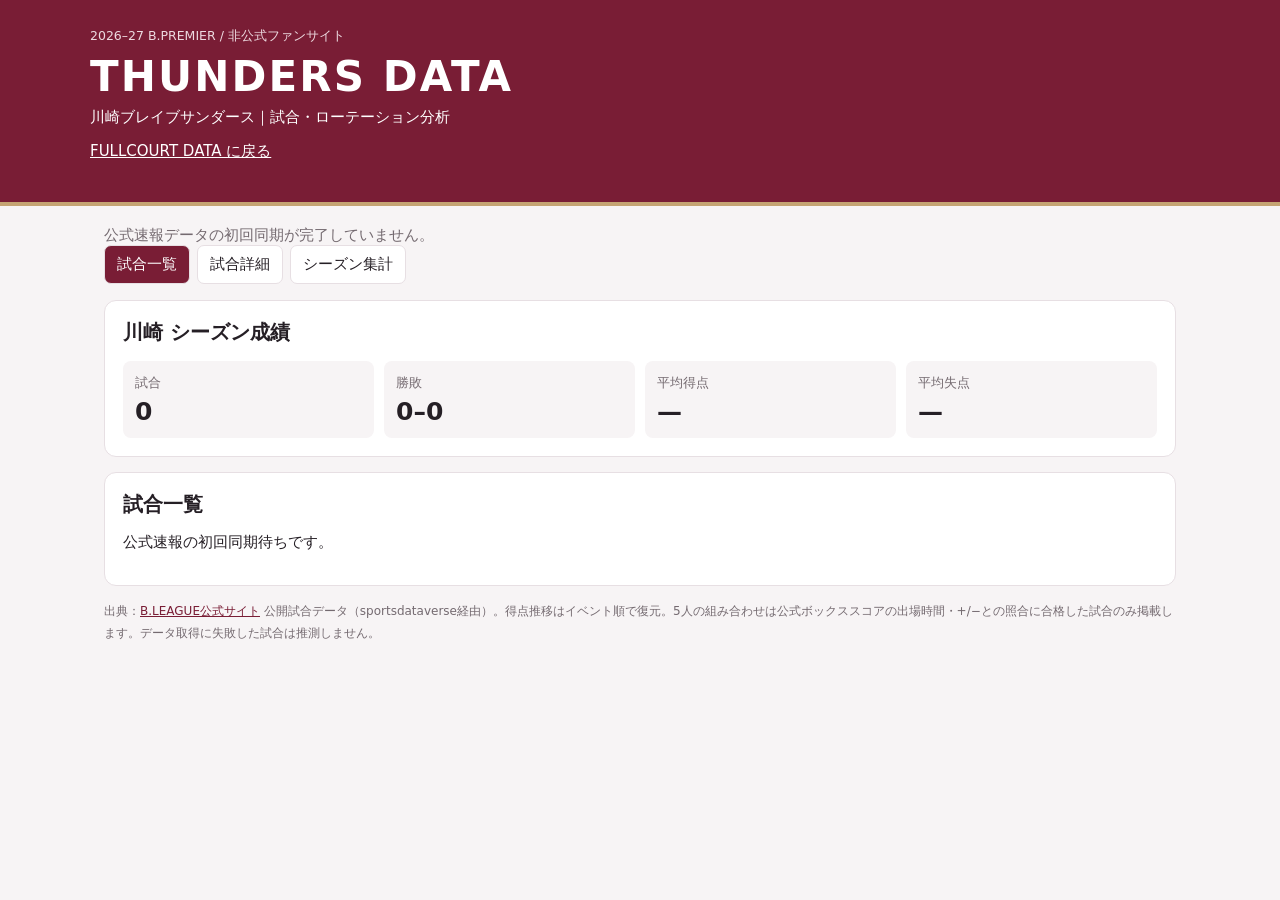
==== site/kawasaki/index.html @ 79f9a4b2 "Add Kawasaki game rotation and lineup dashboard" ====
<!doctype html>
<html lang="ja"><head><meta charset="utf-8"><meta name="viewport" content="width=device-width,initial-scale=1"><title>THUNDERS DATA | 川崎ブレイブサンダース</title><style>
:root{--wine:#791d35;--gold:#c5a473;--ink:#251f25;--muted:#746a70;--line:#e7dfe3;--bg:#f7f4f5}*{box-sizing:border-box}body{margin:0;font:15px system-ui,sans-serif;color:var(--ink);background:var(--bg)}header{background:var(--wine);color:white;padding:26px max(18px,calc((100% - 1100px)/2));border-bottom:4px solid var(--gold)}header h1{font-size:clamp(25px,5vw,42px);margin:7px 0;letter-spacing:.05em}header a{color:white}small,.muted{color:var(--muted)}header small{color:#eddae0}main{max-width:1100px;margin:auto;padding:20px 14px 40px}h2{font-size:20px;margin:0 0 15px}h3{font-size:16px;margin:18px 0 8px}section{background:white;border:1px solid var(--line);border-radius:12px;padding:18px;margin-bottom:15px}button,select{font:inherit;padding:9px 12px;border:1px solid var(--line);background:white;border-radius:7px;color:inherit}button{cursor:pointer}button.active{background:var(--wine);color:white}nav{display:flex;gap:7px;flex-wrap:wrap;margin-bottom:16px}.stats{display:grid;grid-template-columns:repeat(auto-fit,minmax(110px,1fr));gap:10px}.metric{background:var(--bg);padding:12px;border-radius:8px}.metric b{display:block;font-size:25px;margin-top:5px;font-variant-numeric:tabular-nums}.scroll{overflow:auto}table{border-collapse:collapse;width:100%;white-space:nowrap;font-variant-numeric:tabular-nums}th,td{padding:9px 10px;border-bottom:1px solid var(--line);text-align:right}th{color:var(--muted);font-size:12px}th:first-child,td:first-child{text-align:left}th button{font:inherit;border:0;padding:0;color:inherit}a{color:var(--wine)}.win{color:#14724c}.loss{color:#a23142}.score{font-size:34px;font-weight:750;margin:8px 0}.notice{background:#fff5df;border:1px solid #e6c98c;padding:12px;border-radius:8px;margin:12px 0}.track{height:23px;background:repeating-linear-gradient(to right,#f2edf0 0,#f2edf0 calc(25% - 1px),#ccc calc(25% - 1px),#ccc 25%);position:relative;border-radius:4px;min-width:360px}.track i{position:absolute;height:100%;background:var(--wine);border-radius:2px;opacity:.85}.rot{display:grid;grid-template-columns:130px minmax(360px,1fr) 58px;gap:8px;align-items:center;margin:6px 0;font-size:12px;white-space:nowrap}svg{display:block;width:100%;height:auto}footer{font-size:12px;color:var(--muted);line-height:1.8}.legend{display:flex;gap:20px;font-size:12px}.swatch{display:inline-block;width:12px;height:4px;vertical-align:middle;margin-right:5px}details{margin-top:12px}summary{cursor:pointer}#match{width:100%;max-width:460px}.num{font-variant-numeric:tabular-nums}.subhead{display:flex;justify-content:space-between;align-items:center;flex-wrap:wrap;gap:10px} [hidden]{display:none!important}
</style></head><body><header><small>2026–27 B.PREMIER / 非公式ファンサイト</small><h1>THUNDERS DATA</h1><div>川崎ブレイブサンダース｜試合・ローテーション分析</div><p><a href="../">FULLCOURT DATA に戻る</a></p></header><main>
<div id="status" class="muted" role="status">公式データの同期状況を確認中…</div><nav><button data-tab="games" class="active">試合一覧</button><button data-tab="detail">試合詳細</button><button data-tab="season">シーズン集計</button></nav>
<div id="games"></div><div id="detail" hidden><section><label for="match">試合を選択</label><br><select id="match"></select><div id="matchbody"></div></section></div><div id="season" hidden></div><footer>出典：<a href="https://www.bleague.jp/">B.LEAGUE公式サイト</a> 公開試合データ（sportsdataverse経由）。得点推移はイベント順で復元。5人の組み合わせは公式ボックススコアの出場時間・+/−との照合に合格した試合のみ掲載します。データ取得に失敗した試合は推測しません。</footer></main>
<script>
const $=id=>document.getElementById(id),esc=x=>String(x??'').replace(/[&<>"']/g,c=>({'&':'&amp;','<':'&lt;','>':'&gt;','"':'&quot;',"'":'&#39;'}[c])),fmt=s=>Math.floor(s/60)+':'+String(s%60).padStart(2,'0'),pm=n=>n>0?'+'+n:String(n),metric=(label,v)=>'<div class="metric"><small>'+label+'</small><b>'+v+'</b></div>',table=(heads,rows)=>'<div class="scroll"><table><thead><tr>'+heads.map(h=>'<th>'+h+'</th>').join('')+'</tr></thead><tbody>'+rows.map(r=>'<tr>'+r.map(v=>'<td>'+v+'</td>').join('')+'</tr>').join('')+'</tbody></table></div>';
let games=[],selected='',mode='score';
function tab(id){document.querySelectorAll('[data-tab]').forEach(b=>b.classList.toggle('active',b.dataset.tab===id));for(const x of ['games','detail','season'])$(x).hidden=x!==id;}
document.querySelectorAll('[data-tab]').forEach(b=>b.onclick=()=>tab(b.dataset.tab));
function summary(gs){let w=gs.filter(g=>g.score[0]>g.score[1]).length,n=gs.length;return '<div class="stats">'+metric('試合',n)+metric('勝敗',w+'–'+(n-w))+metric('平均得点',n?(gs.reduce((a,g)=>a+g.score[0],0)/n).toFixed(1):'—')+metric('平均失点',n?(gs.reduce((a,g)=>a+g.score[1],0)/n).toFixed(1):'—')+'</div>'}
function rows(gs){return table(['日付・対戦相手','H/A','結果','速報分析'],gs.map(g=>['<button data-game="'+esc(g.id)+'">'+esc(g.date)+'　'+esc(g.opponent)+'</button>',g.home?'HOME':'AWAY','<b class="'+(g.score[0]>g.score[1]?'win':'loss')+'">'+g.score.join(' – ')+'</b>',g.lineupVerified?'照合済':'要確認']))}
function drawGames(){ $('games').innerHTML='<section><h2>川崎 シーズン成績</h2>'+summary(games)+'</section><section><h2>試合一覧</h2>'+(!games.length?'<p>公式速報の初回同期待ちです。</p>':rows(games))+'</section>';document.querySelectorAll('[data-game]').forEach(b=>b.onclick=()=>{selected=b.dataset.game;$('match').value=selected;detail();tab('detail')})}
function chart(g){let isDiff=mode==='diff',values=g.points.flatMap(p=>isDiff?[p.for-p.against]:[p.for,p.against]),min=isDiff?Math.min(-5,...values):0,max=Math.max(isDiff?5:10,...values),x=t=>46+690*t/g.duration,y=v=>18+220*(max-v)/(max-min);let path=fn=>g.points.map((p,i)=>{if(!i)return 'M'+x(p.t)+' '+y(fn(p));return 'H'+x(p.t)+' V'+y(fn(p))}).join(' ');let lines='';for(let i=0;i<=4;i++){let v=min+(max-min)*i/4;lines+='<line x1="46" x2="736" y1="'+y(v)+'" y2="'+y(v)+'" stroke="#e7dfe3"/><text x="38" y="'+(y(v)+4)+'" text-anchor="end" font-size="11">'+Math.round(v)+'</text>'}for(let t=0;t<=g.duration;t+=300){lines+='<line x1="'+x(t)+'" x2="'+x(t)+'" y1="18" y2="238" stroke="#eee"/><text x="'+x(t)+'" y="255" text-anchor="middle" font-size="10">'+t/60+'</text>'}return '<svg viewBox="0 0 760 266" role="img" aria-label="得点推移">'+lines+'<path d="'+path(p=>isDiff?p.for-p.against:p.for)+'" fill="none" stroke="#791d35" stroke-width="2.8"/>'+(isDiff?'':'<path d="'+path(p=>p.against)+'" fill="none" stroke="#697682" stroke-width="2.5"/>')+'</svg><div class="legend"><span><i class="swatch" style="background:#791d35"></i>'+(isDiff?'川崎の点差':'川崎')+'</span>'+(isDiff?'':'<span><i class="swatch" style="background:#697682"></i>相手</span>')+'</div>'}
function lineupTable(ls,names){return table(['5人の組み合わせ','出場時間','得点','失点','+/−'],ls.slice().sort((a,b)=>b.seconds-a.seconds).map(l=>[l.players.map(p=>esc(names[p]||p)).join(' / '),fmt(l.seconds),l.for,l.against,pm(l.for-l.against)]))}
function detail(){let g=games.find(g=>g.id===selected);if(!g){$('matchbody').innerHTML='<p>同期済み試合はありません。</p>';return}let names=Object.fromEntries(g.players.map(p=>[p.id,'#'+p.no+' '+p.name]));let diff=g.points.map(p=>p.for-p.against),html='<h3>'+esc(g.date)+'　vs '+esc(g.opponent)+'　'+(g.home?'HOME':'AWAY')+'</h3><div class="score">'+g.score.join(' – ')+'</div><a href="'+esc(g.source)+'" target="_blank" rel="noopener">公式テキスト速報 ↗</a><h3>得点推移</h3><nav><button id="scoreMode" class="'+(mode==='score'?'active':'')+'">得点</button><button id="diffMode" class="'+(mode==='diff'?'active':'')+'">点差</button></nav>'+chart(g)+'<div class="stats">'+metric('最大リード',Math.max(0,...diff))+metric('最大ビハインド',Math.min(0,...diff))+'</div>';
html+='<h3>ローテーション</h3>';if(g.lineupVerified){html+='<div class="scroll"><div class="rot"><span>選手</span><span>試合開始 → 終了</span><span>時間</span></div>'+g.players.filter(p=>p.boxSeconds>0).sort((a,b)=>b.boxSeconds-a.boxSeconds).map(p=>'<div class="rot"><span>'+esc(names[p.id])+'</span><div class="track">'+g.segments.filter(s=>s.players.includes(p.id)&&s.end>s.start).map(s=>'<i style="left:'+100*s.start/g.duration+'%;width:'+100*(s.end-s.start)/g.duration+'%" title="'+fmt(s.start)+'–'+fmt(s.end)+'"></i>').join('')+'</div><span>'+fmt(p.boxSeconds)+'</span></div>').join('')+'</div><h3>5人のラインアップ</h3>'+lineupTable(g.lineups,names)}else{html+='<div class="notice">交代情報を公式ボックススコアと照合できなかったため、ローテーションとラインアップは非表示です。<details><summary>照合結果</summary>'+g.warnings.map(esc).join('<br>')+'</details></div>'}
html+='<h3>公式ボックススコア（出場時間・+/−）</h3>'+table(['選手','出場時間','+/−'],g.players.filter(p=>p.boxSeconds>0).map(p=>[esc(names[p.id]),fmt(p.boxSeconds),p.boxPlusMinus==null?'—':pm(p.boxPlusMinus)]))+'<details><summary>選手交代ログ（公式イベント）</summary>'+table(['Q','残り時間','選手','交代'],g.changes.map(c=>[c.period,esc(c.clock),esc(names[c.player]||c.player),c.action===86?'IN':c.action===87?'OUT':'→ '+esc(names[c.player2]||c.player2)]))+'</details>';$('matchbody').innerHTML=html;$('scoreMode').onclick=()=>{mode='score';detail()};$('diffMode').onclick=()=>{mode='diff';detail()}}
function season(){let names={},map=new Map(),valid=games.filter(g=>g.lineupVerified);for(const g of valid){for(const p of g.players)names[p.id]='#'+p.no+' '+p.name;for(const l of g.lineups){let k=l.players.join(','),v=map.get(k)||{players:l.players,seconds:0,for:0,against:0};for(const f of ['seconds','for','against'])v[f]+=l[f];map.set(k,v)}}$('season').innerHTML='<section><h2>全試合</h2>'+summary(games)+'<h3>ホーム</h3>'+summary(games.filter(g=>g.home))+'<h3>アウェー</h3>'+summary(games.filter(g=>!g.home))+'</section><section><h2>シーズン ラインアップ集計</h2><p class="muted">公式記録との照合済み：'+valid.length+' / '+games.length+'試合</p>'+(valid.length?lineupTable([...map.values()],names):'<p>照合済みの試合がありません。</p>')+'</section>'}
$('match').onchange=()=>{selected=$('match').value;detail()};
fetch('data.json',{cache:'no-store'}).then(r=>{if(!r.ok)throw Error('未同期');return r.json()}).then(d=>{games=d.games||[];$('status').textContent='同期済み '+games.length+'試合 / 更新 '+(d.updated?new Date(d.updated).toLocaleString('ja-JP',{timeZone:'Asia/Tokyo'}):'未実行')+(d.errors?.length?' / 取得エラー '+d.errors.length+'件':'');if(d.errors?.length){let details=document.createElement('details'),s=document.createElement('summary');s.textContent='取得エラー詳細';details.append(s);let p=document.createElement('p');p.textContent=d.errors.join(' | ');details.append(p);$('status').after(details)}$('match').innerHTML=games.map(g=>'<option value="'+esc(g.id)+'">'+esc(g.date)+' vs '+esc(g.opponent)+' '+g.score.join('–')+'</option>').join('');selected=games[0]?.id||'';drawGames();detail();season()}).catch(()=>{$('status').textContent='公式速報データの初回同期が完了していません。';drawGames();detail();season()});
</script></body></html>
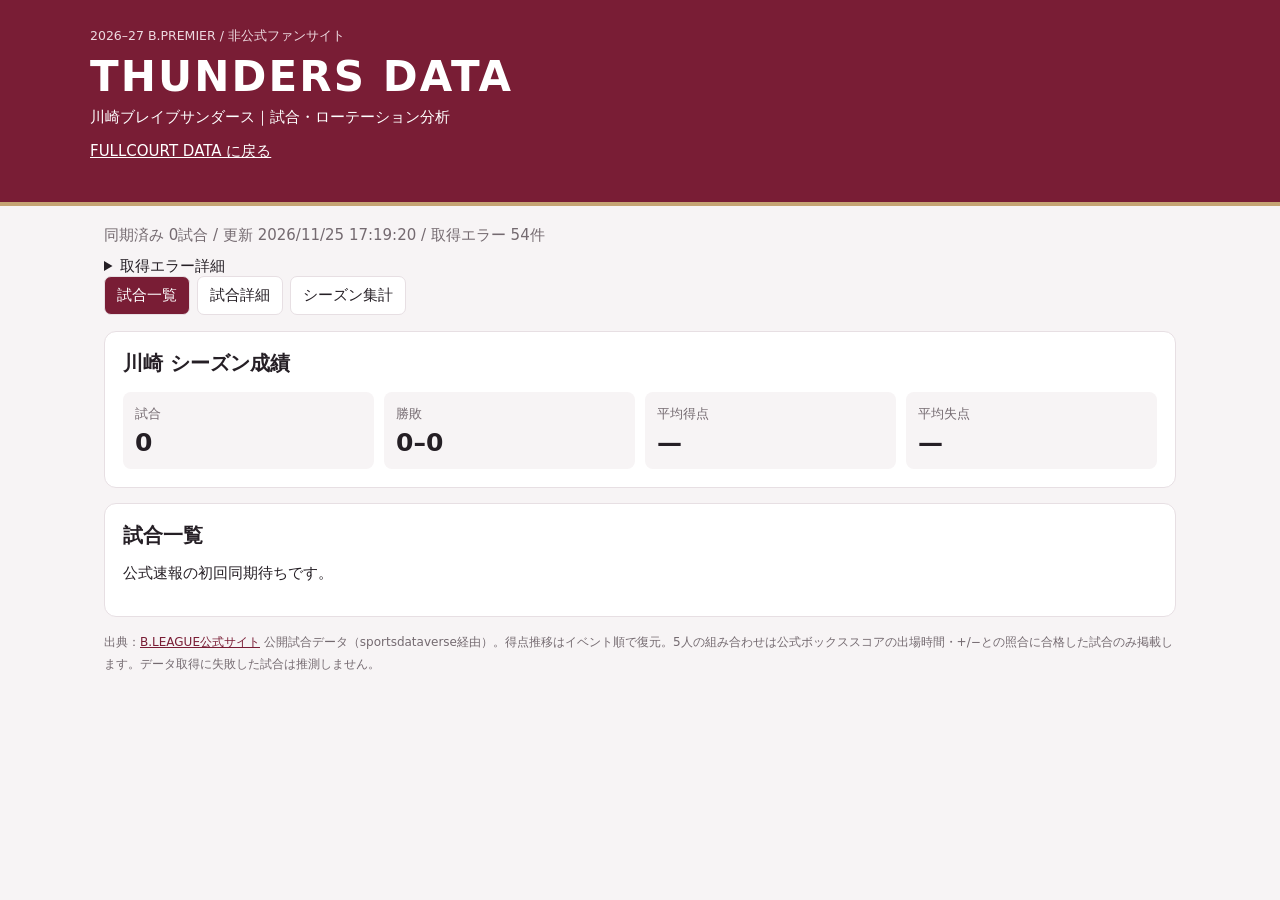
==== commit 0ae9b7a8: "Flag game-clock corrections in score charts" ====
--- a/site/kawasaki/index.html
+++ b/site/kawasaki/index.html
@@ -15,7 +15,7 @@
 function chart(g){let isDiff=mode==='diff',values=g.points.flatMap(p=>isDiff?[p.for-p.against]:[p.for,p.against]),min=isDiff?Math.min(-5,...values):0,max=Math.max(isDiff?5:10,...values),x=t=>46+690*t/g.duration,y=v=>18+220*(max-v)/(max-min);let path=fn=>g.points.map((p,i)=>{if(!i)return 'M'+x(p.t)+' '+y(fn(p));return 'H'+x(p.t)+' V'+y(fn(p))}).join(' ');let lines='';for(let i=0;i<=4;i++){let v=min+(max-min)*i/4;lines+='<line x1="46" x2="736" y1="'+y(v)+'" y2="'+y(v)+'" stroke="#e7dfe3"/><text x="38" y="'+(y(v)+4)+'" text-anchor="end" font-size="11">'+Math.round(v)+'</text>'}for(let t=0;t<=g.duration;t+=300){lines+='<line x1="'+x(t)+'" x2="'+x(t)+'" y1="18" y2="238" stroke="#eee"/><text x="'+x(t)+'" y="255" text-anchor="middle" font-size="10">'+t/60+'</text>'}return '<svg viewBox="0 0 760 266" role="img" aria-label="得点推移">'+lines+'<path d="'+path(p=>isDiff?p.for-p.against:p.for)+'" fill="none" stroke="#791d35" stroke-width="2.8"/>'+(isDiff?'':'<path d="'+path(p=>p.against)+'" fill="none" stroke="#697682" stroke-width="2.5"/>')+'</svg><div class="legend"><span><i class="swatch" style="background:#791d35"></i>'+(isDiff?'川崎の点差':'川崎')+'</span>'+(isDiff?'':'<span><i class="swatch" style="background:#697682"></i>相手</span>')+'</div>'}
 function lineupTable(ls,names){return table(['5人の組み合わせ','出場時間','得点','失点','+/−'],ls.slice().sort((a,b)=>b.seconds-a.seconds).map(l=>[l.players.map(p=>esc(names[p]||p)).join(' / '),fmt(l.seconds),l.for,l.against,pm(l.for-l.against)]))}
 function detail(){let g=games.find(g=>g.id===selected);if(!g){$('matchbody').innerHTML='<p>同期済み試合はありません。</p>';return}let names=Object.fromEntries(g.players.map(p=>[p.id,'#'+p.no+' '+p.name]));let diff=g.points.map(p=>p.for-p.against),html='<h3>'+esc(g.date)+'　vs '+esc(g.opponent)+'　'+(g.home?'HOME':'AWAY')+'</h3><div class="score">'+g.score.join(' – ')+'</div><a href="'+esc(g.source)+'" target="_blank" rel="noopener">公式テキスト速報 ↗</a><h3>得点推移</h3><nav><button id="scoreMode" class="'+(mode==='score'?'active':'')+'">得点</button><button id="diffMode" class="'+(mode==='diff'?'active':'')+'">点差</button></nav>'+chart(g)+'<div class="stats">'+metric('最大リード',Math.max(0,...diff))+metric('最大ビハインド',Math.min(0,...diff))+'</div>';
-html+='<h3>ローテーション</h3>';if(g.lineupVerified){html+='<div class="scroll"><div class="rot"><span>選手</span><span>試合開始 → 終了</span><span>時間</span></div>'+g.players.filter(p=>p.boxSeconds>0).sort((a,b)=>b.boxSeconds-a.boxSeconds).map(p=>'<div class="rot"><span>'+esc(names[p.id])+'</span><div class="track">'+g.segments.filter(s=>s.players.includes(p.id)&&s.end>s.start).map(s=>'<i style="left:'+100*s.start/g.duration+'%;width:'+100*(s.end-s.start)/g.duration+'%" title="'+fmt(s.start)+'–'+fmt(s.end)+'"></i>').join('')+'</div><span>'+fmt(p.boxSeconds)+'</span></div>').join('')+'</div><h3>5人のラインアップ</h3>'+lineupTable(g.lineups,names)}else{html+='<div class="notice">交代情報を公式ボックススコアと照合できなかったため、ローテーションとラインアップは非表示です。<details><summary>照合結果</summary>'+g.warnings.map(esc).join('<br>')+'</details></div>'}
+if(g.warnings.some(w=>/Clock correction|invalid event clock|Playing event outside/.test(w)))html+='<p class="notice">公式速報に時刻の不整合があるため、得点推移の一部の時刻は参考表示です。最終得点は公式記録と照合済みです。</p>';html+='<h3>ローテーション</h3>';if(g.lineupVerified){html+='<div class="scroll"><div class="rot"><span>選手</span><span>試合開始 → 終了</span><span>時間</span></div>'+g.players.filter(p=>p.boxSeconds>0).sort((a,b)=>b.boxSeconds-a.boxSeconds).map(p=>'<div class="rot"><span>'+esc(names[p.id])+'</span><div class="track">'+g.segments.filter(s=>s.players.includes(p.id)&&s.end>s.start).map(s=>'<i style="left:'+100*s.start/g.duration+'%;width:'+100*(s.end-s.start)/g.duration+'%" title="'+fmt(s.start)+'–'+fmt(s.end)+'"></i>').join('')+'</div><span>'+fmt(p.boxSeconds)+'</span></div>').join('')+'</div><h3>5人のラインアップ</h3>'+lineupTable(g.lineups,names)}else{html+='<div class="notice">交代情報を公式ボックススコアと照合できなかったため、ローテーションとラインアップは非表示です。<details><summary>照合結果</summary>'+g.warnings.map(esc).join('<br>')+'</details></div>'}
 html+='<h3>公式ボックススコア（出場時間・+/−）</h3>'+table(['選手','出場時間','+/−'],g.players.filter(p=>p.boxSeconds>0).map(p=>[esc(names[p.id]),fmt(p.boxSeconds),p.boxPlusMinus==null?'—':pm(p.boxPlusMinus)]))+'<details><summary>選手交代ログ（公式イベント）</summary>'+table(['Q','残り時間','選手','交代'],g.changes.map(c=>[c.period,esc(c.clock),esc(names[c.player]||c.player),c.action===86?'IN':c.action===87?'OUT':'→ '+esc(names[c.player2]||c.player2)]))+'</details>';$('matchbody').innerHTML=html;$('scoreMode').onclick=()=>{mode='score';detail()};$('diffMode').onclick=()=>{mode='diff';detail()}}
 function season(){let names={},map=new Map(),valid=games.filter(g=>g.lineupVerified);for(const g of valid){for(const p of g.players)names[p.id]='#'+p.no+' '+p.name;for(const l of g.lineups){let k=l.players.join(','),v=map.get(k)||{players:l.players,seconds:0,for:0,against:0};for(const f of ['seconds','for','against'])v[f]+=l[f];map.set(k,v)}}$('season').innerHTML='<section><h2>全試合</h2>'+summary(games)+'<h3>ホーム</h3>'+summary(games.filter(g=>g.home))+'<h3>アウェー</h3>'+summary(games.filter(g=>!g.home))+'</section><section><h2>シーズン ラインアップ集計</h2><p class="muted">公式記録との照合済み：'+valid.length+' / '+games.length+'試合</p>'+(valid.length?lineupTable([...map.values()],names):'<p>照合済みの試合がありません。</p>')+'</section>'}
 $('match').onchange=()=>{selected=$('match').value;detail()};
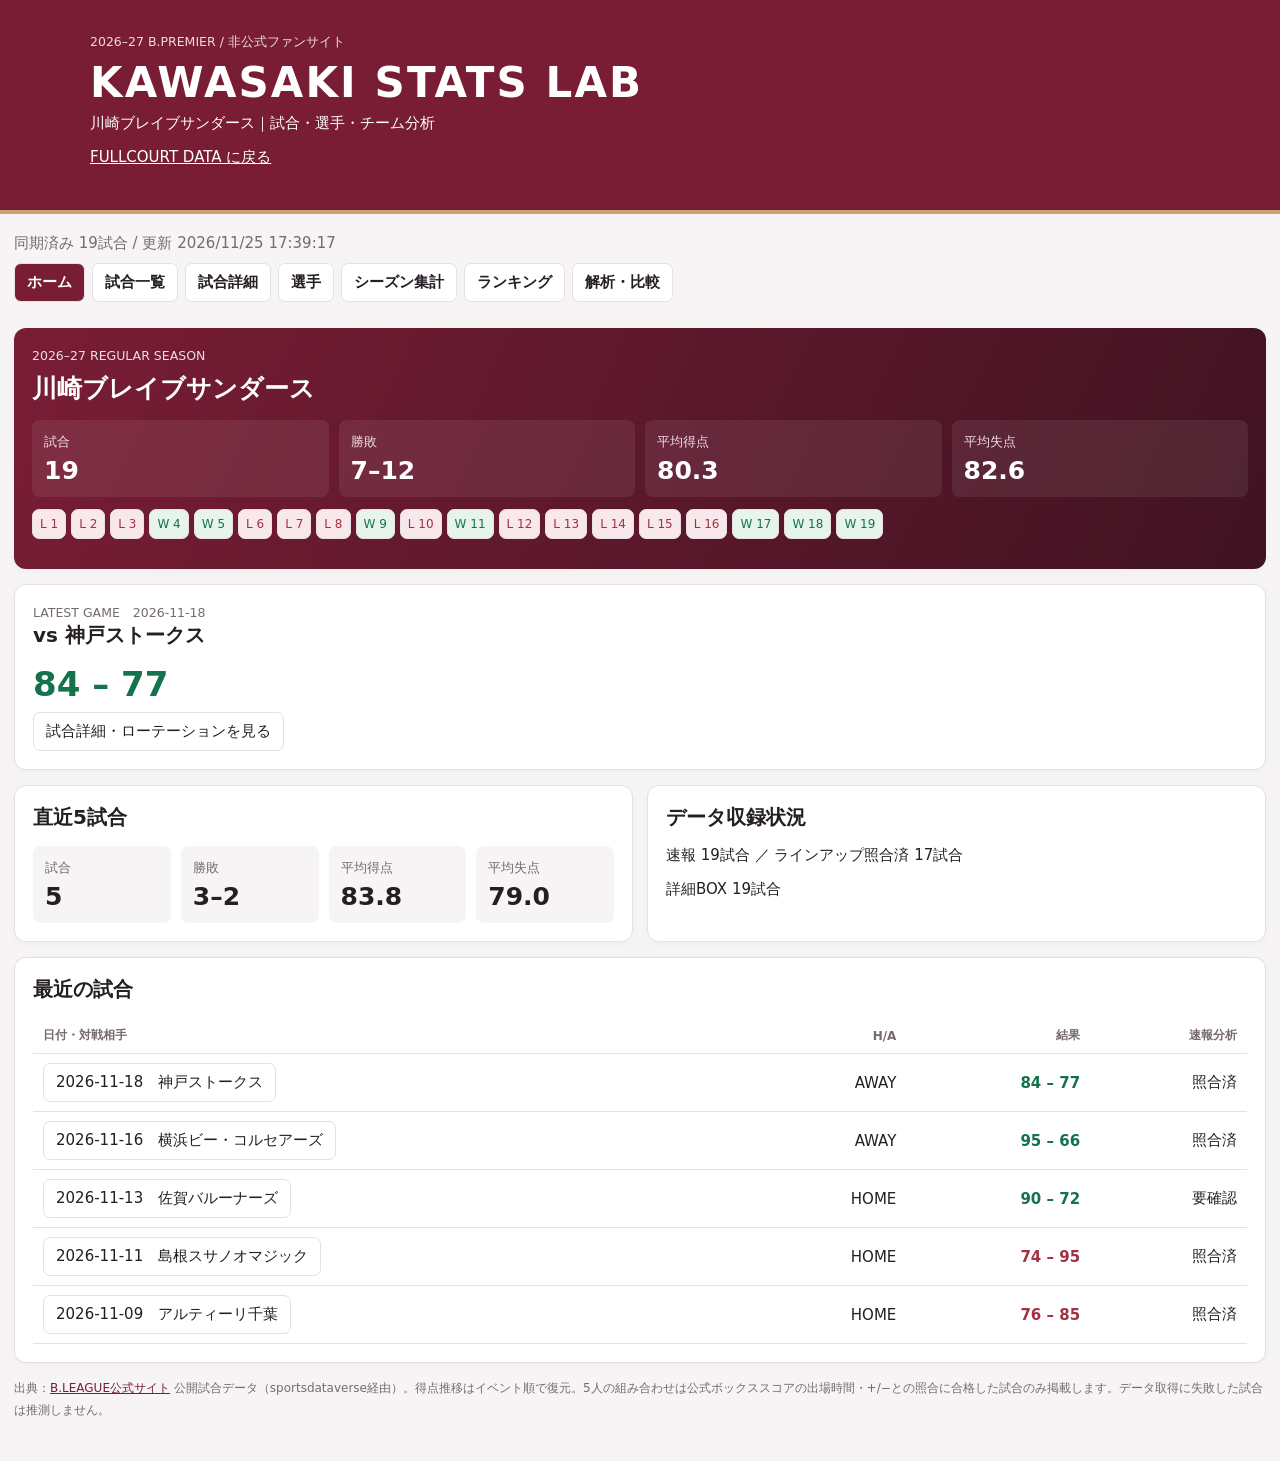
==== commit 48c5b359: "Expand Kawasaki Stats Lab with season, player, league and matchup analytics" ====
--- a/site/kawasaki/index.html
+++ b/site/kawasaki/index.html
@@ -1,10 +1,12 @@
 <!doctype html>
-<html lang="ja"><head><meta charset="utf-8"><meta name="viewport" content="width=device-width,initial-scale=1"><title>THUNDERS DATA | 川崎ブレイブサンダース</title><style>
+<html lang="ja"><head><meta charset="utf-8"><meta name="viewport" content="width=device-width,initial-scale=1"><title>KAWASAKI STATS LAB | 川崎ブレイブサンダース</title><style>
 :root{--wine:#791d35;--gold:#c5a473;--ink:#251f25;--muted:#746a70;--line:#e7dfe3;--bg:#f7f4f5}*{box-sizing:border-box}body{margin:0;font:15px system-ui,sans-serif;color:var(--ink);background:var(--bg)}header{background:var(--wine);color:white;padding:26px max(18px,calc((100% - 1100px)/2));border-bottom:4px solid var(--gold)}header h1{font-size:clamp(25px,5vw,42px);margin:7px 0;letter-spacing:.05em}header a{color:white}small,.muted{color:var(--muted)}header small{color:#eddae0}main{max-width:1100px;margin:auto;padding:20px 14px 40px}h2{font-size:20px;margin:0 0 15px}h3{font-size:16px;margin:18px 0 8px}section{background:white;border:1px solid var(--line);border-radius:12px;padding:18px;margin-bottom:15px}button,select{font:inherit;padding:9px 12px;border:1px solid var(--line);background:white;border-radius:7px;color:inherit}button{cursor:pointer}button.active{background:var(--wine);color:white}nav{display:flex;gap:7px;flex-wrap:wrap;margin-bottom:16px}.stats{display:grid;grid-template-columns:repeat(auto-fit,minmax(110px,1fr));gap:10px}.metric{background:var(--bg);padding:12px;border-radius:8px}.metric b{display:block;font-size:25px;margin-top:5px;font-variant-numeric:tabular-nums}.scroll{overflow:auto}table{border-collapse:collapse;width:100%;white-space:nowrap;font-variant-numeric:tabular-nums}th,td{padding:9px 10px;border-bottom:1px solid var(--line);text-align:right}th{color:var(--muted);font-size:12px}th:first-child,td:first-child{text-align:left}th button{font:inherit;border:0;padding:0;color:inherit}a{color:var(--wine)}.win{color:#14724c}.loss{color:#a23142}.score{font-size:34px;font-weight:750;margin:8px 0}.notice{background:#fff5df;border:1px solid #e6c98c;padding:12px;border-radius:8px;margin:12px 0}.track{height:23px;background:repeating-linear-gradient(to right,#f2edf0 0,#f2edf0 calc(25% - 1px),#ccc calc(25% - 1px),#ccc 25%);position:relative;border-radius:4px;min-width:360px}.track i{position:absolute;height:100%;background:var(--wine);border-radius:2px;opacity:.85}.rot{display:grid;grid-template-columns:130px minmax(360px,1fr) 58px;gap:8px;align-items:center;margin:6px 0;font-size:12px;white-space:nowrap}svg{display:block;width:100%;height:auto}footer{font-size:12px;color:var(--muted);line-height:1.8}.legend{display:flex;gap:20px;font-size:12px}.swatch{display:inline-block;width:12px;height:4px;vertical-align:middle;margin-right:5px}details{margin-top:12px}summary{cursor:pointer}#match{width:100%;max-width:460px}.num{font-variant-numeric:tabular-nums}.subhead{display:flex;justify-content:space-between;align-items:center;flex-wrap:wrap;gap:10px} [hidden]{display:none!important}
-</style></head><body><header><small>2026–27 B.PREMIER / 非公式ファンサイト</small><h1>THUNDERS DATA</h1><div>川崎ブレイブサンダース｜試合・ローテーション分析</div><p><a href="../">FULLCOURT DATA に戻る</a></p></header><main>
-<div id="status" class="muted" role="status">公式データの同期状況を確認中…</div><nav><button data-tab="games" class="active">試合一覧</button><button data-tab="detail">試合詳細</button><button data-tab="season">シーズン集計</button></nav>
-<div id="games"></div><div id="detail" hidden><section><label for="match">試合を選択</label><br><select id="match"></select><div id="matchbody"></div></section></div><div id="season" hidden></div><footer>出典：<a href="https://www.bleague.jp/">B.LEAGUE公式サイト</a> 公開試合データ（sportsdataverse経由）。得点推移はイベント順で復元。5人の組み合わせは公式ボックススコアの出場時間・+/−との照合に合格した試合のみ掲載します。データ取得に失敗した試合は推測しません。</footer></main>
-<script>
+
+header{padding-top:32px;padding-bottom:28px}header h1{font-weight:850}main{max-width:1280px}nav.mainnav{position:sticky;top:0;background:var(--bg);padding:10px 0;z-index:5}nav.mainnav button{font-weight:650}section{box-shadow:0 2px 8px #251f2508}.hero{background:linear-gradient(115deg,#791d35,#401322);color:white;border:0}.hero .metric{background:#ffffff13}.hero small{color:#f1dce4}.hero a{color:white}.formline{display:flex;gap:9px;flex-wrap:wrap;align-items:center;margin:10px 0}.resultstrip{display:flex;gap:5px;flex-wrap:wrap;margin:12px 0}.resultstrip button{font-size:12px;min-width:32px;padding:7px}.resultstrip .win{background:#e6f4ec}.resultstrip .loss{background:#f9e8eb}.scroll th:first-child,.scroll td:first-child{position:sticky;left:0;background:white;z-index:1}.barrow{display:grid;grid-template-columns:125px 1fr 60px;gap:8px;align-items:center;margin:8px 0}.bar{height:12px;background:#eee;border-radius:3px;overflow:hidden}.bar i{display:block;height:100%;background:var(--wine)}.tag{font-size:11px;color:var(--muted)}.split{display:grid;grid-template-columns:1fr 1fr;gap:14px}.split section{min-width:0}.subhead h2{margin:0}.hero .score{font-size:clamp(30px,5vw,52px)}@media(max-width:680px){.split{grid-template-columns:1fr}nav.mainnav{position:static}section{padding:13px}.barrow{grid-template-columns:100px 1fr 46px}}
+</style></head><body><header><small>2026–27 B.PREMIER / 非公式ファンサイト</small><h1>KAWASAKI STATS LAB</h1><div>川崎ブレイブサンダース｜試合・選手・チーム分析</div><p><a href="../">FULLCOURT DATA に戻る</a></p></header><main>
+<div id="status" class="muted" role="status">公式データの同期状況を確認中…</div><nav class="mainnav"><button data-tab="home" class="active">ホーム</button><button data-tab="games">試合一覧</button><button data-tab="detail">試合詳細</button><button data-tab="players">選手</button><button data-tab="season">シーズン集計</button><button data-tab="rank">ランキング</button><button data-tab="analysis">解析・比較</button></nav><div id="home"></div><div id="players" hidden></div><div id="rank" hidden></div><div id="analysis" hidden></div>
+<div id="games" hidden></div><div id="detail" hidden><section><label for="match">試合を選択</label><br><select id="match"></select><div id="matchbody"></div></section></div><div id="season" hidden></div><footer>出典：<a href="https://www.bleague.jp/">B.LEAGUE公式サイト</a> 公開試合データ（sportsdataverse経由）。得点推移はイベント順で復元。5人の組み合わせは公式ボックススコアの出場時間・+/−との照合に合格した試合のみ掲載します。データ取得に失敗した試合は推測しません。</footer></main>
+<script src="../data.js"></script><script>
 const $=id=>document.getElementById(id),esc=x=>String(x??'').replace(/[&<>"']/g,c=>({'&':'&amp;','<':'&lt;','>':'&gt;','"':'&quot;',"'":'&#39;'}[c])),fmt=s=>Math.floor(s/60)+':'+String(s%60).padStart(2,'0'),pm=n=>n>0?'+'+n:String(n),metric=(label,v)=>'<div class="metric"><small>'+label+'</small><b>'+v+'</b></div>',table=(heads,rows)=>'<div class="scroll"><table><thead><tr>'+heads.map(h=>'<th>'+h+'</th>').join('')+'</tr></thead><tbody>'+rows.map(r=>'<tr>'+r.map(v=>'<td>'+v+'</td>').join('')+'</tr>').join('')+'</tbody></table></div>';
 let games=[],selected='',mode='score';
 function tab(id){document.querySelectorAll('[data-tab]').forEach(b=>b.classList.toggle('active',b.dataset.tab===id));for(const x of ['games','detail','season'])$(x).hidden=x!==id;}
@@ -20,4 +22,36 @@
 function season(){let names={},map=new Map(),valid=games.filter(g=>g.lineupVerified);for(const g of valid){for(const p of g.players)names[p.id]='#'+p.no+' '+p.name;for(const l of g.lineups){let k=l.players.join(','),v=map.get(k)||{players:l.players,seconds:0,for:0,against:0};for(const f of ['seconds','for','against'])v[f]+=l[f];map.set(k,v)}}$('season').innerHTML='<section><h2>全試合</h2>'+summary(games)+'<h3>ホーム</h3>'+summary(games.filter(g=>g.home))+'<h3>アウェー</h3>'+summary(games.filter(g=>!g.home))+'</section><section><h2>シーズン ラインアップ集計</h2><p class="muted">公式記録との照合済み：'+valid.length+' / '+games.length+'試合</p>'+(valid.length?lineupTable([...map.values()],names):'<p>照合済みの試合がありません。</p>')+'</section>'}
 $('match').onchange=()=>{selected=$('match').value;detail()};
 fetch('data.json',{cache:'no-store'}).then(r=>{if(!r.ok)throw Error('未同期');return r.json()}).then(d=>{games=d.games||[];$('status').textContent='同期済み '+games.length+'試合 / 更新 '+(d.updated?new Date(d.updated).toLocaleString('ja-JP',{timeZone:'Asia/Tokyo'}):'未実行')+(d.errors?.length?' / 取得エラー '+d.errors.length+'件':'');if(d.errors?.length){let details=document.createElement('details'),s=document.createElement('summary');s.textContent='取得エラー詳細';details.append(s);let p=document.createElement('p');p.textContent=d.errors.join(' | ');details.append(p);$('status').after(details)}$('match').innerHTML=games.map(g=>'<option value="'+esc(g.id)+'">'+esc(g.date)+' vs '+esc(g.opponent)+' '+g.score.join('–')+'</option>').join('');selected=games[0]?.id||'';drawGames();detail();season()}).catch(()=>{$('status').textContent='公式速報データの初回同期が完了していません。';drawGames();detail();season()});
+</script>
+<script>
+const league=window.BLEAGUE_DATA||{}, allGames=Array.isArray(league.games)?league.games:[], leagueTeams=Array.isArray(league.teams)?league.teams:[], leaguePlayers=Array.isArray(league.players)?league.players:[];
+const keys={points:'得点',reb:'REB',reb_off:'ORB',reb_def:'DRB',assists:'AST',steals:'STL',blocks:'BLK',turnovers:'TO',fouls:'PF',fg2_made:'2PM',fg2_attempted:'2PA',fg3_made:'3PM',fg3_attempted:'3PA',ft_made:'FTM',ft_attempted:'FTA',efficiency:'EFF',plus_minus:'+/-',second_chance_points:'セカンドチャンス得点',paint_points:'ペイント得点',fast_break_points:'速攻得点',points_off_turnover:'TOからの得点',fgPct:'FG%',p2:'2P%',p3:'3P%',ftPct:'FT%',efg:'eFG%',ts:'TS%',ortg:'ORtg (推定)',drtg:'DRtg (推定)',net:'NetRtg (推定)',orbPct:'ORB%',drbPct:'DRB%',pace:'PACE (推定)',min:'MIN',gp:'出場試合'};
+const validNum=v=>typeof v==='number'&&Number.isFinite(v), num=v=>validNum(v)?v.toFixed(1):'—', ratio=(a,b)=>validNum(a)&&validNum(b)&&b>0?a/b:null, pct=(a,b)=>{let r=ratio(a,b);return r===null?null:r*100}, add=(a,b)=>validNum(a)&&validNum(b)?a+b:null;
+const ownTeam=t=>String(t||'').includes('川崎'), teamId=(g)=>ownTeam(g.homeName)?g.homeId:g.awayId, oppId=(g)=>ownTeam(g.homeName)?g.awayId:g.homeId, byId=new Map(allGames.map(g=>[String(g.id),g])), kg=allGames.filter(g=>ownTeam(g.homeName)||ownTeam(g.awayName)), leagueK=leagueTeams.find(t=>ownTeam(t.name));
+function mval(s,k,div=1){if(!s||!div)return null;const a=s.fg2_made,b=s.fg3_made,c=s.fg2_attempted,d=s.fg3_attempted,fgm=add(a,b),fga=add(c,d),fta=s.ft_attempted;let v;switch(k){case'fgPct':return pct(fgm,fga);case'p2':return pct(a,c);case'p3':return pct(b,d);case'ftPct':return pct(s.ft_made,fta);case'efg':return pct(validNum(fgm)&&validNum(b)?fgm+.5*b:null,fga);case'ts':return pct(s.points,validNum(fga)&&validNum(fta)?2*(fga+.44*fta):null);case'ortg':return pct(s.points,s.team_possessions);case'drtg':return pct(s.opp_points,s.opp_possessions);case'net':{let o=mval(s,'ortg'),d=mval(s,'drtg');return validNum(o)&&validNum(d)?o-d:null}case'orbPct':return pct(s.reb_off,add(s.reb_off,s.opp_reb_def));case'drbPct':return pct(s.reb_def,add(s.reb_def,s.opp_reb_off));case'pace':v=s.pace_possessions;break;default:v=s[k]}return validNum(v)?v/div:null}
+function sums(rows){let out={};if(!rows.length)return out;for(const k of new Set(rows.flatMap(r=>Object.keys(r||{}))))if(rows.every(r=>validNum(r?.[k])))out[k]=rows.reduce((a,r)=>a+r[k],0);return out}
+function possession(s){let a=add(s.fg2_attempted,s.fg3_attempted);return [a,s.ft_attempted,s.reb_off,s.turnovers].every(validNum)?a+.44*s.ft_attempted-s.reb_off+s.turnovers:null}
+function enriched(g,tid){let s={...g.teamStats?.[tid]},other=tid===g.homeId?g.awayId:g.homeId,o=g.teamStats?.[other]||{};s.opp_points=o.points;s.opp_reb_def=o.reb_def;s.opp_reb_off=o.reb_off;s.team_possessions=possession(s);s.opp_possessions=possession(o);let sec=g.players?.filter(p=>p.teamId===tid&&p.played).reduce((a,p)=>a+p.seconds,0);s.pace_possessions=validNum(s.team_possessions)&&validNum(s.opp_possessions)?(s.team_possessions+s.opp_possessions)/2*40/Math.max(40,(sec||12000)/300):null;return s}
+const statsKeys=['points','reb','reb_off','reb_def','assists','steals','blocks','turnovers','fgPct','p2','p3','ftPct','efg','ts','second_chance_points','paint_points','fast_break_points','points_off_turnover','ortg','drtg','net','orbPct','drbPct','pace'];
+const playerKeys=['points','reb','reb_off','reb_def','assists','steals','blocks','turnovers','fgPct','p2','p3','ftPct','efg','ts','efficiency','plus_minus'];
+const noData='<p class="muted">対象データが未同期です。数値は推測して表示しません。</p>';
+const openGame=id=>{selected=String(id);$('match').value=selected;detail();tab('detail')};
+function bindGames(root){root.querySelectorAll('[data-game]').forEach(b=>b.onclick=()=>openGame(b.dataset.game))}
+tab=function(id){document.querySelectorAll('[data-tab]').forEach(b=>b.classList.toggle('active',b.dataset.tab===id));for(const x of ['home','games','detail','players','season','rank','analysis'])$(x).hidden=x!==id;if(id==='rank')rankPage();if(id==='analysis')analysisPage()};
+document.querySelectorAll('[data-tab]').forEach(b=>b.onclick=()=>tab(b.dataset.tab));
+function homePage(){let last=games[0],chron=games.slice().reverse(),w=games.filter(g=>g.score[0]>g.score[1]).length;$('home').innerHTML='<section class="hero"><small>2026–27 REGULAR SEASON</small><h2 style="font-size:25px;margin-top:8px">川崎ブレイブサンダース</h2>'+summary(games)+'<div class="resultstrip">'+chron.map((g,i)=>'<button data-game="'+esc(g.id)+'" title="'+esc(g.date+' '+g.opponent)+'" class="'+(g.score[0]>g.score[1]?'win':'loss')+'">'+(g.score[0]>g.score[1]?'W':'L')+' '+(i+1)+'</button>').join('')+'</div></section>'+ (last?'<section><small>LATEST GAME　'+esc(last.date)+'</small><h2>vs '+esc(last.opponent)+'</h2><div class="score '+(last.score[0]>last.score[1]?'win':'loss')+'">'+last.score.join(' – ')+'</div><button data-game="'+esc(last.id)+'">試合詳細・ローテーションを見る</button></section>':'')+'<div class="split"><section><h2>直近5試合</h2>'+summary(games.slice(0,5))+'</section><section><h2>データ収録状況</h2><p>速報 '+games.length+'試合 ／ ラインアップ照合済 '+games.filter(g=>g.lineupVerified).length+'試合</p><p>詳細BOX '+kg.length+'試合</p></section></div><section><h2>最近の試合</h2>'+rows(games.slice(0,5))+'</section>';bindGames($('home'))}
+const oldDraw=drawGames;drawGames=function(){oldDraw();homePage();playerPage();rankPage();analysisPage()};
+function playersAgg(){let map=new Map();for(const g of games)for(const p of g.players||[]){if(!map.has(p.id))map.set(p.id,{id:p.id,name:p.name,no:p.no,gp:0,gs:0,sec:0,pm:[],logs:[],box:[]});let r=map.get(p.id);if(p.boxSeconds>0){r.gp++;r.gs+=p.starter?1:0;r.sec+=p.boxSeconds;r.pm.push(p.boxPlusMinus);r.logs.push({g,p});let b=byId.get(String(g.id))?.players?.find(x=>String(x.id)===String(p.id)&&x.played&&String(x.teamId)===String(teamId(byId.get(String(g.id)))));if(b)r.box.push(b.stats||{})}}return [...map.values()].map(p=>({...p,stats:sums(p.box),pmAvg:p.pm.length&&p.pm.every(validNum)?p.pm.reduce((a,b)=>a+b,0)/p.pm.length:null}))}
+let playerSort='points',chosenPlayer='';
+function pValue(p,k){if(k==='gp')return p.gp;if(k==='min')return p.gp?p.sec/p.gp/60:null;if(k==='plus_minus')return p.pmAvg;return p.box.length===p.gp?mval(p.stats,k,p.gp):null}
+function playerPage(){let ps=playersAgg(),ordered=ps.slice().sort((a,b)=>(pValue(b,playerSort)??-Infinity)-(pValue(a,playerSort)??-Infinity)),cols=['gp','min',...playerKeys];$('players').innerHTML='<section><h2>川崎 選手成績</h2><p class="muted">出場試合平均。成功率は成功・試投の合計から計算。詳細BOXの欠損がある選手の該当指標は —。</p>'+table(['選手',...cols.map(k=>'<button data-ps="'+k+'">'+esc(keys[k]||k)+'</button>')],ordered.map(p=>['<button data-p="'+esc(p.id)+'">#'+esc(p.no)+' '+esc(p.name)+'</button>',...cols.map(k=>num(pValue(p,k)))]))+'</section><div id="playerProfile"></div>';$('players').querySelectorAll('[data-ps]').forEach(b=>b.onclick=()=>{playerSort=b.dataset.ps;playerPage()});$('players').querySelectorAll('[data-p]').forEach(b=>b.onclick=()=>{chosenPlayer=b.dataset.p;profile()});if(chosenPlayer)profile()}
+function profile(){let p=playersAgg().find(p=>p.id===chosenPlayer);if(!p)return;$('playerProfile').innerHTML='<section><h2>#'+esc(p.no)+' '+esc(p.name)+'</h2><div class="stats">'+metric('出場',p.gp)+metric('先発',p.gs)+metric('平均MIN',num(pValue(p,'min')))+metric('平均得点',num(pValue(p,'points')))+metric('平均+/−',num(p.pmAvg))+'</div><h3>試合別成績</h3>'+table(['試合','MIN','PTS','REB','AST','+/−'],p.logs.map(({g,p:pp})=>{let b=byId.get(String(g.id))?.players?.find(x=>String(x.id)===String(pp.id)&&String(x.teamId)===String(teamId(byId.get(String(g.id)))));return ['<button data-game="'+esc(g.id)+'">'+esc(g.date+' '+g.opponent)+'</button>',fmt(pp.boxSeconds),num(b?.stats?.points),num(b?.stats?.reb),num(b?.stats?.assists),pp.boxPlusMinus==null?'—':pm(pp.boxPlusMinus)]}))+'</section>';bindGames($('playerProfile'))}
+function boxDetail(g){let b=byId.get(String(g.id));if(!b)return '<section><h3>詳細ボックススコア</h3>'+noData+'</section>';let tid=teamId(b),oid=oppId(b),cols=['points','reb','reb_off','reb_def','assists','steals','blocks','turnovers','fouls','efficiency','plus_minus'];let side=(id,name)=>'<h3>'+esc(name)+'</h3>'+table(['選手','MIN','2P','3P','FT',...cols.map(k=>esc(keys[k]))],(b.players||[]).filter(p=>p.teamId===id).map(p=>{let s=p.stats||{},shot=(m,a)=>validNum(s[m])&&validNum(s[a])?s[m]+'/'+s[a]:'—';return [esc('#'+p.no+' '+p.name),p.played?fmt(p.seconds):'DNP',shot('fg2_made','fg2_attempted'),shot('fg3_made','fg3_attempted'),shot('ft_made','ft_attempted'),...cols.map(k=>validNum(s[k])?s[k]:'—')]}));return '<section><h2>チームスタッツ比較</h2>'+table(['指標','川崎','相手'],statsKeys.map(k=>[esc(keys[k]),num(mval(enriched(b,tid),k)),num(mval(enriched(b,oid),k))]))+'</section><section><h2>詳細ボックススコア</h2>'+side(tid,'川崎')+side(oid,g.opponent)+'</section>'}
+function qTable(g){if(!g.points?.length)return '';let previous=[0,0],rs=[];for(let t=600,i=1;t<=g.duration;t+=(t>=2400?300:600),i++){let p=g.points.filter(p=>p.t<=t).at(-1);if(!p)continue;let a=[p.for,p.against];rs.push([i<=4?i+'Q':'OT'+(i-4),a[0]-previous[0],a[1]-previous[1],pm(a[0]-previous[0]-a[1]+previous[1])]);previous=a}return '<h3>クォーター別得点（速報時刻による集計）</h3>'+table(['Q','川崎','相手','得失点差'],rs)+'<small>境界時刻のイベントは直前のQに含めるため、公式Q別得点と差が出る場合があります。</small>'}
+const oldDetail=detail;detail=function(){oldDetail();let g=games.find(x=>x.id===selected);if(!g)return;$('matchbody').insertAdjacentHTML('beforeend',qTable(g)+boxDetail(g))};
+const oldSeason=season;season=function(){oldSeason();let groups=[['全試合',games],['勝利',games.filter(g=>g.score[0]>g.score[1])],['敗戦',games.filter(g=>g.score[0]<g.score[1])],['HOME',games.filter(g=>g.home)],['AWAY',games.filter(g=>!g.home)],['直近5試合',games.slice(0,5)]];let aggregated=groups.map(([name,gs])=>{let data=gs.map(g=>byId.get(String(g.id))).filter(Boolean);return {name,n:gs.length,coverage:data.length,s:sums(data.map(g=>enriched(g,teamId(g))))}});$('season').insertAdjacentHTML('afterbegin','<section><h2>勝敗別・ホーム／アウェー別分析</h2>'+table(['指標',...aggregated.map(x=>esc(x.name)+' ('+x.coverage+'/'+x.n+')')],statsKeys.map(k=>[esc(keys[k]),...aggregated.map(x=>num(mval(x.s,k,x.coverage)))]))+'<p class="muted">各列の括弧内はBOX収録数／試合数。未収録試合は集計対象外。</p></section>');let verified=games.filter(g=>g.lineupVerified),ps=playersAgg();$('season').insertAdjacentHTML('beforeend','<section><h2>選手別 ON/OFF（照合済み試合）</h2>'+table(['選手','ON時間','ON +/-','OFF時間','OFF +/-','ON得失点差/40分','OFF得失点差/40分'],ps.map(p=>{let on=0,off=0,od=0,fd=0;for(let g of verified){if(!g.players.some(x=>x.id===p.id))continue;for(let s of g.segments){let t=s.end-s.start,d=s.for-s.against;if(s.players.includes(p.id)){on+=t;od+=d}else{off+=t;fd+=d}}}return [esc(p.name),fmt(on),pm(od),fmt(off),pm(fd),num(on?od/on*2400:null),num(off?fd/off*2400:null)]}))+'<small>選手がBOXに記録された照合済み試合が対象。因果的な個人評価ではありません。</small></section>')};
+let rk='points',rt='team';function rankPage(){let team=rt==='team',opts=team?statsKeys:playerKeys,rs=team?leagueTeams.filter(t=>t.league==='premier'&&t.gp>0).map(t=>({name:t.name,own:ownTeam(t.name),value:mval(t.stats,rk,t.gp)})):leaguePlayers.filter(p=>p.league==='premier'&&p.gp>0).map(p=>({name:p.name+' / '+(leagueTeams.find(t=>t.id===p.teamId)?.name||''),own:ownTeam(leagueTeams.find(t=>t.id===p.teamId)?.name),value:mval(p.stats,rk,p.gp)}));rs=rs.filter(x=>validNum(x.value)).sort((a,b)=>rk==='drtg'||rk==='turnovers'?a.value-b.value:b.value-a.value);$('rank').innerHTML='<section><h2>B.PREMIER ランキング</h2><div class="formline"><select id="rkType"><option value="team">チーム</option><option value="player">選手</option></select><select id="rkMetric">'+opts.map(k=>'<option value="'+k+'">'+esc(keys[k])+'</option>').join('')+'</select></div><p class="muted">リーグデータ収録範囲内の順位。川崎を強調。試合平均・期間合計から算出。</p>'+(rs.length?table(['順位・対象','値'],rs.map((r,i)=>[(i+1)+'　'+(r.own?'<b style="color:#791d35">'+esc(r.name)+'</b>':esc(r.name)),num(r.value)])):noData)+'</section>';$('rkType').value=rt;$('rkMetric').value=rk;$('rkType').onchange=()=>{rt=$('rkType').value;rk='points';rankPage()};$('rkMetric').onchange=()=>{rk=$('rkMetric').value;rankPage()}}
+let ax='min',ay='points',opp='',compA='',compB='';function scatter(ps){let vals=ps.map(p=>({name:p.name,x:pValue(p,ax),y:pValue(p,ay)})).filter(v=>validNum(v.x)&&validNum(v.y));if(!vals.length)return noData;let xmin=Math.min(0,...vals.map(v=>v.x)),xmax=Math.max(1,...vals.map(v=>v.x)),ymin=Math.min(0,...vals.map(v=>v.y)),ymax=Math.max(1,...vals.map(v=>v.y));let x=v=>55+560*(v-xmin)/(xmax-xmin),y=v=>240-210*(v-ymin)/(ymax-ymin);let grid='';for(let i=0;i<=4;i++){let a=xmin+(xmax-xmin)*i/4,b=ymin+(ymax-ymin)*i/4;grid+='<line x1="'+x(a)+'" x2="'+x(a)+'" y1="30" y2="240" stroke="#eee"/><text x="'+x(a)+'" y="258" text-anchor="middle" font-size="11">'+num(a)+'</text><line x1="55" x2="615" y1="'+y(b)+'" y2="'+y(b)+'" stroke="#eee"/><text x="48" y="'+(y(b)+4)+'" text-anchor="end" font-size="11">'+num(b)+'</text>'}return '<svg viewBox="0 0 660 290" aria-label="選手散布図">'+grid+vals.map(v=>'<circle cx="'+x(v.x)+'" cy="'+y(v.y)+'" r="5" fill="#791d35"><title>'+esc(v.name)+' '+num(v.x)+' / '+num(v.y)+'</title></circle><text x="'+(x(v.x)+7)+'" y="'+(y(v.y)-7)+'" font-size="10">'+esc(v.name.split(' ')[0].slice(0,12))+'</text>').join('')+'<text x="335" y="280" text-anchor="middle" font-size="12">'+esc(keys[ax])+'</text><text x="55" y="17" font-size="12">'+esc(keys[ay])+'</text></svg>'}
+function analysisPage(){let ps=playersAgg().filter(p=>p.gp>0),opts=['min',...playerKeys],option=opts.map(k=>'<option value="'+k+'">'+esc(keys[k])+'</option>').join(''),teams=leagueTeams.filter(t=>t.league==='premier'&&!ownTeam(t.name)&&t.gp>0);if(!compA)compA=ps[0]?.id||'';if(!compB)compB=ps[1]?.id||'';if(!opp)opp=String(teams[0]?.id||'');let a=ps.find(p=>p.id===compA),b=ps.find(p=>p.id===compB),op=teams.find(t=>String(t.id)===opp),popt=ps.map(p=>'<option value="'+esc(p.id)+'">'+esc(p.name)+'</option>').join('');let comp=a&&b?table(['指標',esc(a.name),esc(b.name)],['gp','min',...playerKeys].map(k=>[esc(keys[k]),num(pValue(a,k)),num(pValue(b,k))])):noData;let matchup=leagueK&&op?table(['指標','川崎',esc(op.name)],statsKeys.map(k=>[esc(keys[k]),num(mval(leagueK.stats,k,leagueK.gp)),num(mval(op.stats,k,op.gp))])):noData;$('analysis').innerHTML='<section><h2>選手の自由解析</h2><div class="formline"><label>横軸 <select id="ax">'+option+'</select></label><label>縦軸 <select id="ay">'+option+'</select></label></div>'+scatter(ps)+'</section><section><h2>川崎 選手比較</h2><div class="formline"><select id="compA">'+popt+'</select><select id="compB">'+popt+'</select></div>'+comp+'</section><section><h2>対戦相手との比較</h2><select id="opp">'+teams.map(t=>'<option value="'+esc(t.id)+'">'+esc(t.name)+'</option>').join('')+'</select>'+matchup+'</section>';for(let [id,val,set] of [['ax',ax,v=>ax=v],['ay',ay,v=>ay=v],['compA',compA,v=>compA=v],['compB',compB,v=>compB=v],['opp',opp,v=>opp=v]]){$(id).value=val;$(id).onchange=()=>{set($(id).value);analysisPage()}}}
+tab('home');
 </script></body></html>
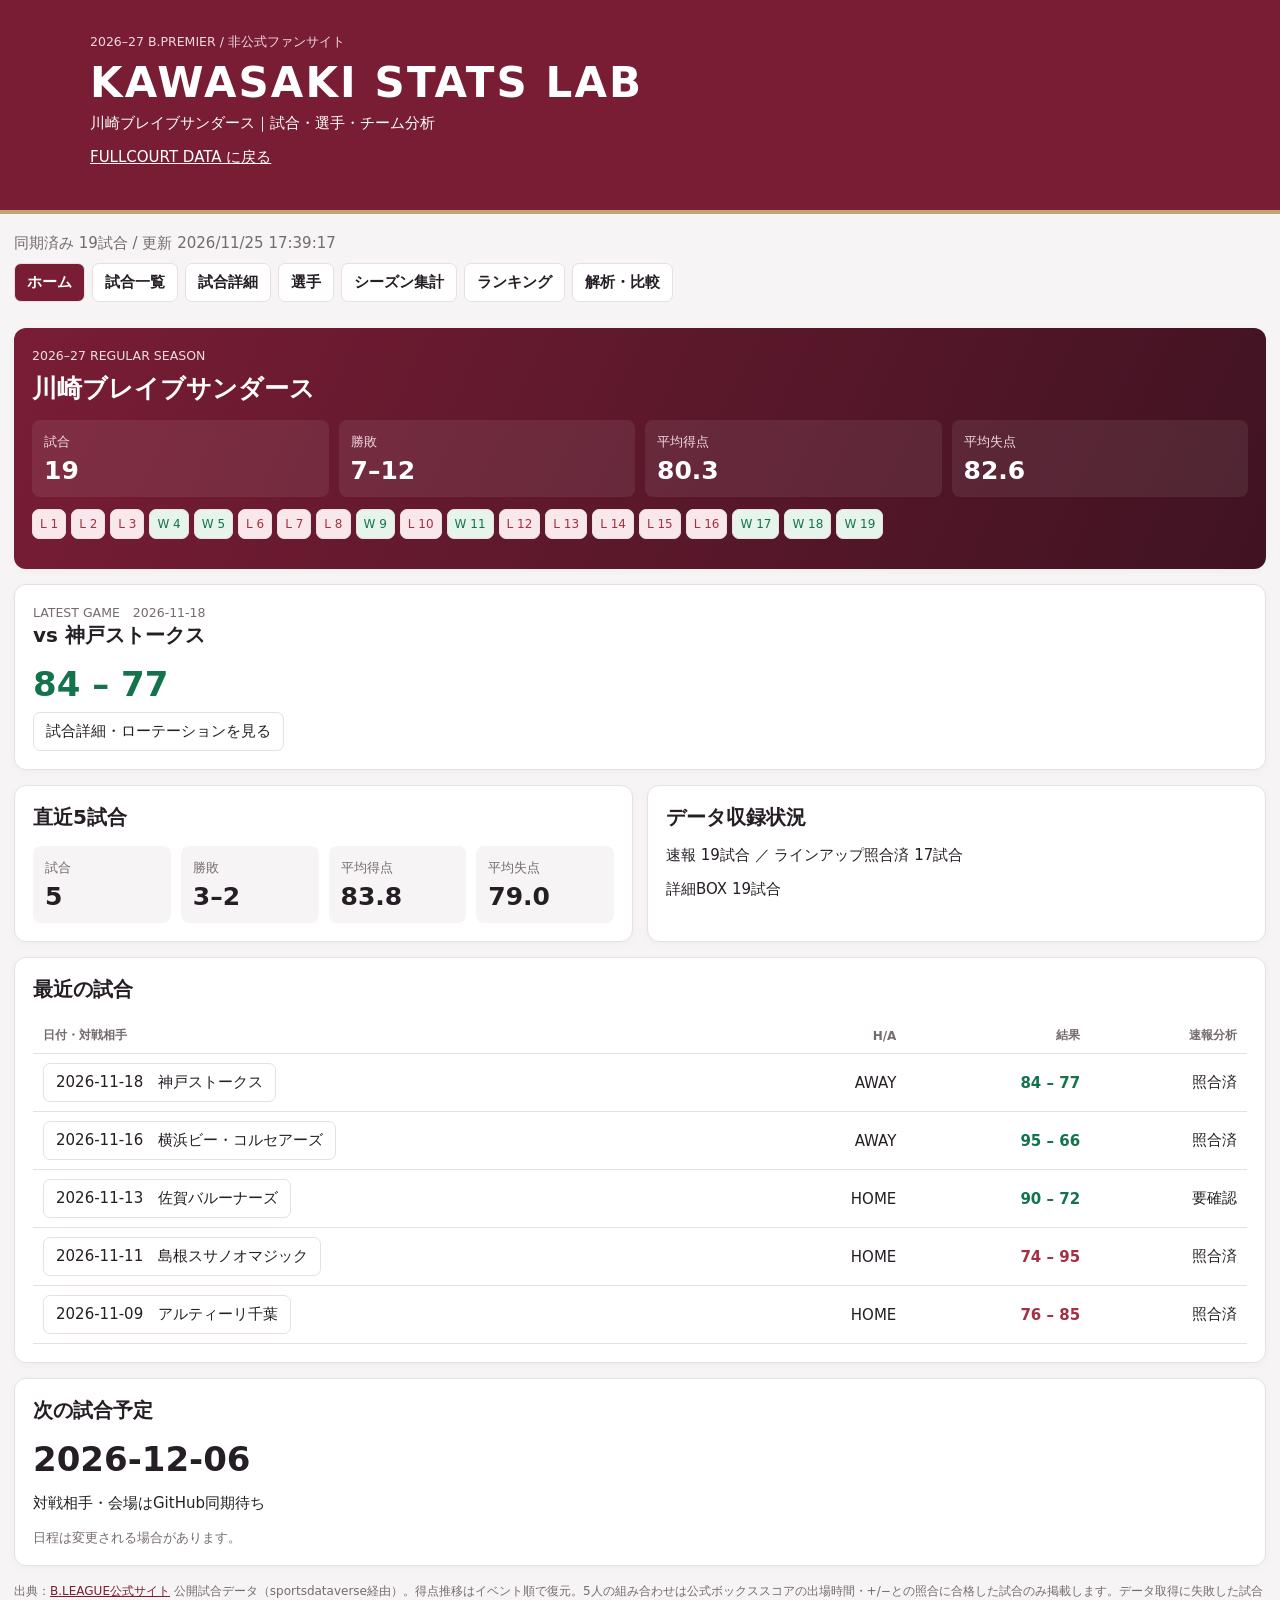
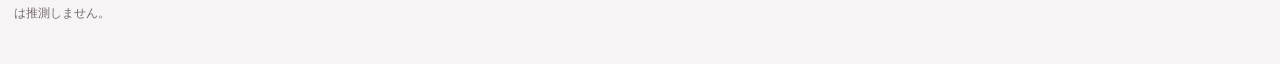
==== commit a6291d6c: "Add game calendar, score event replay and transparent matchup estimate" ====
--- a/site/kawasaki/index.html
+++ b/site/kawasaki/index.html
@@ -8,7 +8,7 @@
 <div id="games" hidden></div><div id="detail" hidden><section><label for="match">試合を選択</label><br><select id="match"></select><div id="matchbody"></div></section></div><div id="season" hidden></div><footer>出典：<a href="https://www.bleague.jp/">B.LEAGUE公式サイト</a> 公開試合データ（sportsdataverse経由）。得点推移はイベント順で復元。5人の組み合わせは公式ボックススコアの出場時間・+/−との照合に合格した試合のみ掲載します。データ取得に失敗した試合は推測しません。</footer></main>
 <script src="../data.js"></script><script>
 const $=id=>document.getElementById(id),esc=x=>String(x??'').replace(/[&<>"']/g,c=>({'&':'&amp;','<':'&lt;','>':'&gt;','"':'&quot;',"'":'&#39;'}[c])),fmt=s=>Math.floor(s/60)+':'+String(s%60).padStart(2,'0'),pm=n=>n>0?'+'+n:String(n),metric=(label,v)=>'<div class="metric"><small>'+label+'</small><b>'+v+'</b></div>',table=(heads,rows)=>'<div class="scroll"><table><thead><tr>'+heads.map(h=>'<th>'+h+'</th>').join('')+'</tr></thead><tbody>'+rows.map(r=>'<tr>'+r.map(v=>'<td>'+v+'</td>').join('')+'</tr>').join('')+'</tbody></table></div>';
-let games=[],selected='',mode='score';
+let games=[],upcoming=[],selected='',mode='score';
 function tab(id){document.querySelectorAll('[data-tab]').forEach(b=>b.classList.toggle('active',b.dataset.tab===id));for(const x of ['games','detail','season'])$(x).hidden=x!==id;}
 document.querySelectorAll('[data-tab]').forEach(b=>b.onclick=()=>tab(b.dataset.tab));
 function summary(gs){let w=gs.filter(g=>g.score[0]>g.score[1]).length,n=gs.length;return '<div class="stats">'+metric('試合',n)+metric('勝敗',w+'–'+(n-w))+metric('平均得点',n?(gs.reduce((a,g)=>a+g.score[0],0)/n).toFixed(1):'—')+metric('平均失点',n?(gs.reduce((a,g)=>a+g.score[1],0)/n).toFixed(1):'—')+'</div>'}
@@ -21,7 +21,7 @@
 html+='<h3>公式ボックススコア（出場時間・+/−）</h3>'+table(['選手','出場時間','+/−'],g.players.filter(p=>p.boxSeconds>0).map(p=>[esc(names[p.id]),fmt(p.boxSeconds),p.boxPlusMinus==null?'—':pm(p.boxPlusMinus)]))+'<details><summary>選手交代ログ（公式イベント）</summary>'+table(['Q','残り時間','選手','交代'],g.changes.map(c=>[c.period,esc(c.clock),esc(names[c.player]||c.player),c.action===86?'IN':c.action===87?'OUT':'→ '+esc(names[c.player2]||c.player2)]))+'</details>';$('matchbody').innerHTML=html;$('scoreMode').onclick=()=>{mode='score';detail()};$('diffMode').onclick=()=>{mode='diff';detail()}}
 function season(){let names={},map=new Map(),valid=games.filter(g=>g.lineupVerified);for(const g of valid){for(const p of g.players)names[p.id]='#'+p.no+' '+p.name;for(const l of g.lineups){let k=l.players.join(','),v=map.get(k)||{players:l.players,seconds:0,for:0,against:0};for(const f of ['seconds','for','against'])v[f]+=l[f];map.set(k,v)}}$('season').innerHTML='<section><h2>全試合</h2>'+summary(games)+'<h3>ホーム</h3>'+summary(games.filter(g=>g.home))+'<h3>アウェー</h3>'+summary(games.filter(g=>!g.home))+'</section><section><h2>シーズン ラインアップ集計</h2><p class="muted">公式記録との照合済み：'+valid.length+' / '+games.length+'試合</p>'+(valid.length?lineupTable([...map.values()],names):'<p>照合済みの試合がありません。</p>')+'</section>'}
 $('match').onchange=()=>{selected=$('match').value;detail()};
-fetch('data.json',{cache:'no-store'}).then(r=>{if(!r.ok)throw Error('未同期');return r.json()}).then(d=>{games=d.games||[];$('status').textContent='同期済み '+games.length+'試合 / 更新 '+(d.updated?new Date(d.updated).toLocaleString('ja-JP',{timeZone:'Asia/Tokyo'}):'未実行')+(d.errors?.length?' / 取得エラー '+d.errors.length+'件':'');if(d.errors?.length){let details=document.createElement('details'),s=document.createElement('summary');s.textContent='取得エラー詳細';details.append(s);let p=document.createElement('p');p.textContent=d.errors.join(' | ');details.append(p);$('status').after(details)}$('match').innerHTML=games.map(g=>'<option value="'+esc(g.id)+'">'+esc(g.date)+' vs '+esc(g.opponent)+' '+g.score.join('–')+'</option>').join('');selected=games[0]?.id||'';drawGames();detail();season()}).catch(()=>{$('status').textContent='公式速報データの初回同期が完了していません。';drawGames();detail();season()});
+fetch('data.json',{cache:'no-store'}).then(r=>{if(!r.ok)throw Error('未同期');return r.json()}).then(d=>{games=d.games||[];upcoming=Array.isArray(d.upcoming)?d.upcoming:[];$('status').textContent='同期済み '+games.length+'試合 / 更新 '+(d.updated?new Date(d.updated).toLocaleString('ja-JP',{timeZone:'Asia/Tokyo'}):'未実行')+(d.errors?.length?' / 取得エラー '+d.errors.length+'件':'');if(d.errors?.length){let details=document.createElement('details'),s=document.createElement('summary');s.textContent='取得エラー詳細';details.append(s);let p=document.createElement('p');p.textContent=d.errors.join(' | ');details.append(p);$('status').after(details)}$('match').innerHTML=games.map(g=>'<option value="'+esc(g.id)+'">'+esc(g.date)+' vs '+esc(g.opponent)+' '+g.score.join('–')+'</option>').join('');selected=games[0]?.id||'';drawGames();detail();season()}).catch(()=>{$('status').textContent='公式速報データの初回同期が完了していません。';drawGames();detail();season()});
 </script>
 <script>
 const league=window.BLEAGUE_DATA||{}, allGames=Array.isArray(league.games)?league.games:[], leagueTeams=Array.isArray(league.teams)?league.teams:[], leaguePlayers=Array.isArray(league.players)?league.players:[];
@@ -54,4 +54,12 @@
 let ax='min',ay='points',opp='',compA='',compB='';function scatter(ps){let vals=ps.map(p=>({name:p.name,x:pValue(p,ax),y:pValue(p,ay)})).filter(v=>validNum(v.x)&&validNum(v.y));if(!vals.length)return noData;let xmin=Math.min(0,...vals.map(v=>v.x)),xmax=Math.max(1,...vals.map(v=>v.x)),ymin=Math.min(0,...vals.map(v=>v.y)),ymax=Math.max(1,...vals.map(v=>v.y));let x=v=>55+560*(v-xmin)/(xmax-xmin),y=v=>240-210*(v-ymin)/(ymax-ymin);let grid='';for(let i=0;i<=4;i++){let a=xmin+(xmax-xmin)*i/4,b=ymin+(ymax-ymin)*i/4;grid+='<line x1="'+x(a)+'" x2="'+x(a)+'" y1="30" y2="240" stroke="#eee"/><text x="'+x(a)+'" y="258" text-anchor="middle" font-size="11">'+num(a)+'</text><line x1="55" x2="615" y1="'+y(b)+'" y2="'+y(b)+'" stroke="#eee"/><text x="48" y="'+(y(b)+4)+'" text-anchor="end" font-size="11">'+num(b)+'</text>'}return '<svg viewBox="0 0 660 290" aria-label="選手散布図">'+grid+vals.map(v=>'<circle cx="'+x(v.x)+'" cy="'+y(v.y)+'" r="5" fill="#791d35"><title>'+esc(v.name)+' '+num(v.x)+' / '+num(v.y)+'</title></circle><text x="'+(x(v.x)+7)+'" y="'+(y(v.y)-7)+'" font-size="10">'+esc(v.name.split(' ')[0].slice(0,12))+'</text>').join('')+'<text x="335" y="280" text-anchor="middle" font-size="12">'+esc(keys[ax])+'</text><text x="55" y="17" font-size="12">'+esc(keys[ay])+'</text></svg>'}
 function analysisPage(){let ps=playersAgg().filter(p=>p.gp>0),opts=['min',...playerKeys],option=opts.map(k=>'<option value="'+k+'">'+esc(keys[k])+'</option>').join(''),teams=leagueTeams.filter(t=>t.league==='premier'&&!ownTeam(t.name)&&t.gp>0);if(!compA)compA=ps[0]?.id||'';if(!compB)compB=ps[1]?.id||'';if(!opp)opp=String(teams[0]?.id||'');let a=ps.find(p=>p.id===compA),b=ps.find(p=>p.id===compB),op=teams.find(t=>String(t.id)===opp),popt=ps.map(p=>'<option value="'+esc(p.id)+'">'+esc(p.name)+'</option>').join('');let comp=a&&b?table(['指標',esc(a.name),esc(b.name)],['gp','min',...playerKeys].map(k=>[esc(keys[k]),num(pValue(a,k)),num(pValue(b,k))])):noData;let matchup=leagueK&&op?table(['指標','川崎',esc(op.name)],statsKeys.map(k=>[esc(keys[k]),num(mval(leagueK.stats,k,leagueK.gp)),num(mval(op.stats,k,op.gp))])):noData;$('analysis').innerHTML='<section><h2>選手の自由解析</h2><div class="formline"><label>横軸 <select id="ax">'+option+'</select></label><label>縦軸 <select id="ay">'+option+'</select></label></div>'+scatter(ps)+'</section><section><h2>川崎 選手比較</h2><div class="formline"><select id="compA">'+popt+'</select><select id="compB">'+popt+'</select></div>'+comp+'</section><section><h2>対戦相手との比較</h2><select id="opp">'+teams.map(t=>'<option value="'+esc(t.id)+'">'+esc(t.name)+'</option>').join('')+'</select>'+matchup+'</section>';for(let [id,val,set] of [['ax',ax,v=>ax=v],['ay',ay,v=>ay=v],['compA',compA,v=>compA=v],['compB',compB,v=>compB=v],['opp',opp,v=>opp=v]]){$(id).value=val;$(id).onchange=()=>{set($(id).value);analysisPage()}}}
 tab('home');
+</script>
+<script>
+const scheduledDates='2026-12-06 2026-12-12 2026-12-13 2026-12-19 2026-12-20 2026-12-26 2026-12-27 2026-12-30 2027-01-01 2027-01-03 2027-01-22 2027-01-25 2027-01-27 2027-01-30 2027-01-31 2027-02-03 2027-02-05 2027-02-07 2027-02-11 2027-02-15 2027-02-17 2027-03-06 2027-03-07 2027-03-13 2027-03-14 2027-03-17 2027-03-19 2027-03-21 2027-03-24 2027-04-01 2027-04-04 2027-04-06 2027-04-09 2027-04-11 2027-04-13 2027-04-20 2027-04-23 2027-04-25 2027-04-28 2027-04-30 2027-05-02'.split(' ');
+function futureList(){let today=new Intl.DateTimeFormat('en-CA',{timeZone:'Asia/Tokyo',year:'numeric',month:'2-digit',day:'2-digit'}).formatToParts(new Date()).filter(p=>p.type!=='literal').reduce((o,p)=>(o[p.type]=p.value,o),{}),date=today.year+'-'+today.month+'-'+today.day;let found=new Map(upcoming.map(g=>[g.date,g]));return [...new Set([...scheduledDates,...found.keys()])].filter(d=>d>=date&&!games.some(g=>g.date===d)).sort().map(d=>found.get(d)||{date:d})}
+const previousHome=homePage;homePage=function(){previousHome();let n=futureList()[0];if(n)$('home').insertAdjacentHTML('beforeend','<section><h2>次の試合予定</h2><div class="score">'+esc(n.date)+'</div><p>'+esc(n.opponent?'vs '+n.opponent+(n.home?' / HOME':' / AWAY'):'対戦相手・会場はGitHub同期待ち')+'</p><small>日程は変更される場合があります。</small></section>')};
+const previousDraw=drawGames;drawGames=function(){previousDraw();let entries=[...games.map(g=>({...g,done:true})),...futureList()].sort((a,b)=>a.date.localeCompare(b.date));let months=[...new Set(entries.map(g=>g.date.slice(0,7)))];$('games').insertAdjacentHTML('beforeend','<section><h2>試合カレンダー</h2><div class="formline"><label>月 <select id="calendarMonth">'+months.map(m=>'<option>'+esc(m)+'</option>').join('')+'</select></label></div><div id="calendarBody"></div></section>');let select=$('calendarMonth');select.value=games[0]?.date.slice(0,7)||months[0]||'';function cal(){let month=select.value,list=entries.filter(g=>g.date.startsWith(month));$('calendarBody').innerHTML=table(['日付','対戦相手','H/A','結果'],list.map(g=>[g.done?'<button data-game="'+esc(g.id)+'">'+esc(g.date)+'</button>':esc(g.date),esc(g.opponent||'同期待ち'),g.home==null?'—':g.home?'HOME':'AWAY',g.done?g.score.join(' – ')+' '+(g.score[0]>g.score[1]?'W':'L'):'予定']));bindGames($('calendarBody'))}select.onchange=cal;cal()};
+const previousDetail=detail;detail=function(){previousDetail();let g=games.find(x=>x.id===selected);if(!g?.points?.length)return;$('matchbody').insertAdjacentHTML('beforeend','<section><h2>得点経過の再生</h2><p id="replayLabel" class="score"></p><input id="replayRange" type="range" min="0" max="'+(g.points.length-1)+'" value="0" style="width:100%" aria-label="得点イベント"><div class="formline"><button id="replayPrev">前の得点</button><button id="replayNext">次の得点</button></div><small>公式速報の得点イベント単位で移動します。全プレーの動画・テキスト再生ではありません。</small></section>');let range=$('replayRange');range.value=0;function r(){let p=g.points[Number(range.value)]||g.points[0];$('replayLabel').textContent=fmt(p.t)+'　川崎 '+p.for+' – '+p.against+' '+g.opponent}range.oninput=r;$('replayPrev').onclick=()=>{range.value=Math.max(0,Number(range.value)-1);r()};$('replayNext').onclick=()=>{range.value=Math.min(g.points.length-1,Number(range.value)+1);r()};r()};
+const previousAnalysis=analysisPage;analysisPage=function(){previousAnalysis();let op=leagueTeams.find(t=>String(t.id)===opp),k=leagueK,pg=allGames.filter(g=>g.league==='premier'&&validNum(g.homeScore)&&validNum(g.awayScore));let margins=pg.map(g=>g.homeScore-g.awayScore),avg=margins.length?margins.reduce((a,b)=>a+b,0)/margins.length:0,sd=margins.length?Math.sqrt(margins.reduce((a,b)=>a+(b-avg)**2,0)/margins.length):0;let val=t=>t&&t.gp>=10&&validNum(t.stats?.points)&&validNum(t.stats?.opp_points)?(t.stats.points-t.stats.opp_points)/t.gp:null;let a=val(k),b=val(op),prob=validNum(a)&&validNum(b)&&sd>0&&pg.length>=50?100/(1+Math.exp(-(a-b)/(sd*Math.sqrt(3)/Math.PI))):null;$('analysis').insertAdjacentHTML('beforeend','<section><h2>対戦勝率の参考推定</h2><div class="stats">'+metric('川崎',validNum(prob)?num(prob)+'%':'—')+metric(esc(op?.name||'相手'),validNum(prob)?num(100-prob)+'%':'—')+'</div><p class="muted">上の対戦相手比較で選択したクラブとの中立地想定。両クラブの平均得失点差をリーグの得失点差の標準偏差で尺度化した簡易ロジスティック推定です。各10試合以上・リーグ50試合以上が必要。欠場・会場・直近状態は未考慮で、予測精度の検証は未実施です。</p></section>')};
 </script></body></html>
